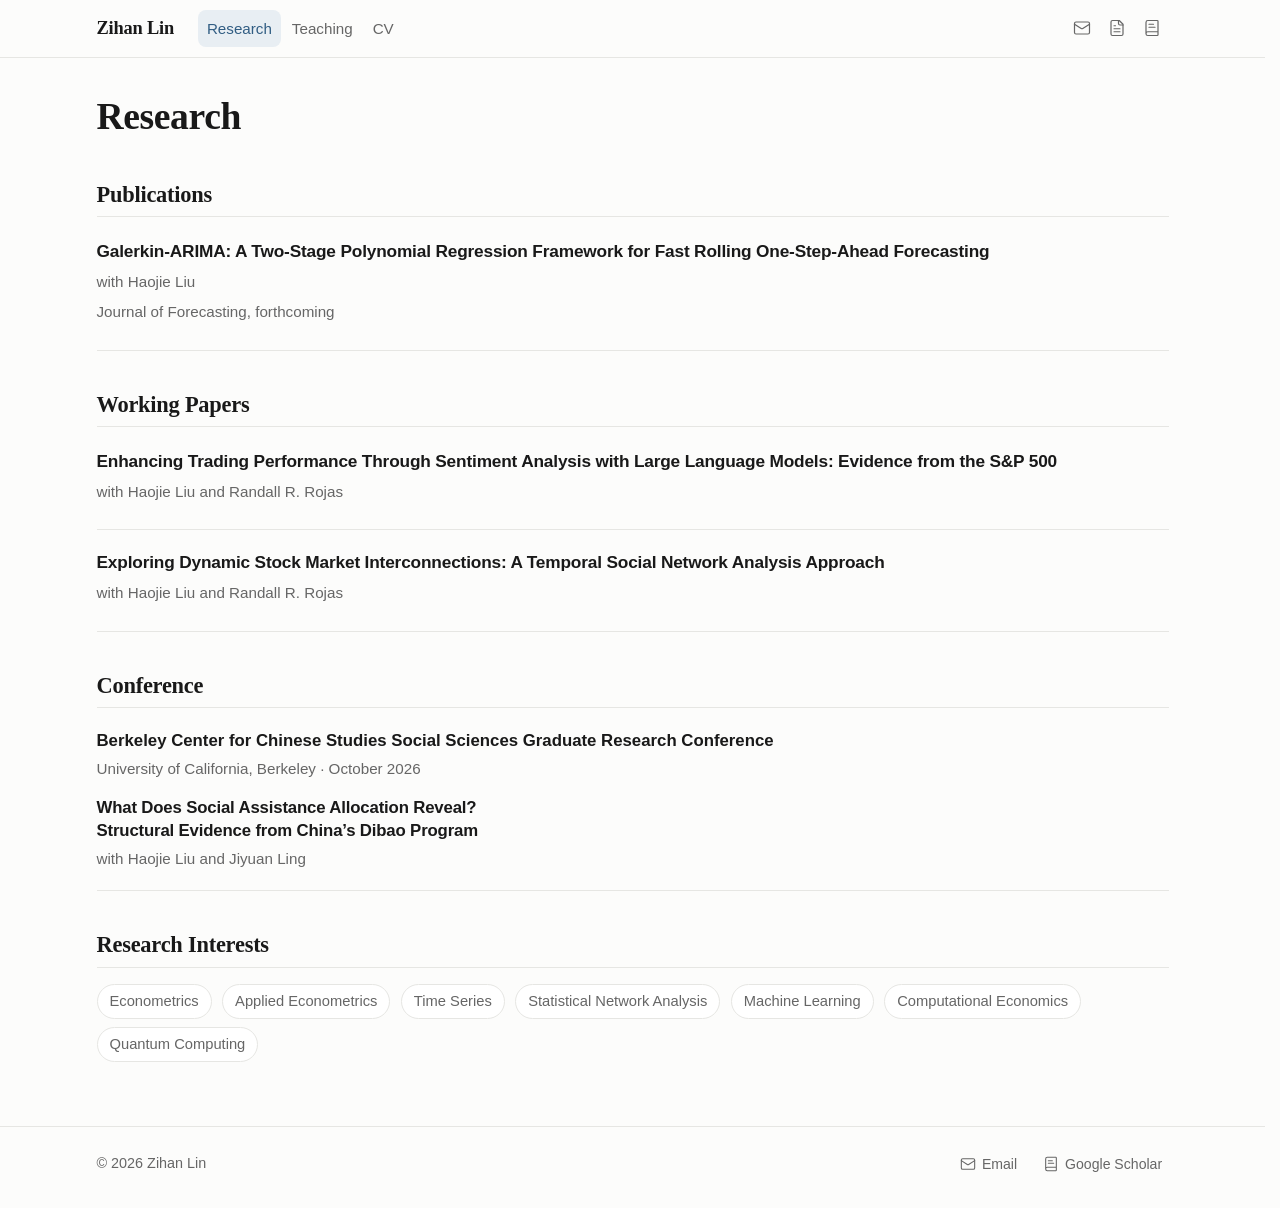
==== research/index.html @ 2d90c13d "Deploy website" ====
<!DOCTYPE html><html lang="en"><head><meta charset="utf-8"><meta name="viewport" content="width=device-width, initial-scale=1"><meta name="generator" content="Astro v7.3.6"><title>Research | Zihan Lin</title><meta name="description" content="Research by Zihan Lin, Ph.D. student in Economics at University of California, Riverside. Working papers and research interests in econometrics, time series, and related fields."><meta name="author" content="Zihan Lin"><link rel="canonical" href="https://nofateggs.github.io/research/"><meta property="og:type" content="website"><meta property="og:title" content="Research | Zihan Lin"><meta property="og:description" content="Research by Zihan Lin, Ph.D. student in Economics at University of California, Riverside. Working papers and research interests in econometrics, time series, and related fields."><meta property="og:url" content="https://nofateggs.github.io/research/"><meta property="og:site_name" content="Zihan Lin"><meta property="og:locale" content="en_US"><meta name="twitter:card" content="summary"><meta name="twitter:title" content="Research | Zihan Lin"><meta name="twitter:description" content="Research by Zihan Lin, Ph.D. student in Economics at University of California, Riverside. Working papers and research interests in econometrics, time series, and related fields."><link rel="icon" type="image/svg+xml" href="/favicon.svg"><link rel="icon" href="/favicon.ico"><link rel="stylesheet" href="/_astro/Layout.BebASlsw.css"><style>.paper[data-astro-cid-g3kcgwfs]{border-bottom:1px solid var(--border);padding:1.25rem 0}.paper[data-astro-cid-g3kcgwfs]:first-of-type{padding-top:.35rem}.title[data-astro-cid-g3kcgwfs]{margin:0 0 .35rem;font-size:1.08rem;line-height:1.4}.authors[data-astro-cid-g3kcgwfs],.meta[data-astro-cid-g3kcgwfs],.abstract[data-astro-cid-g3kcgwfs]{color:var(--secondary);margin:0 0 .35rem;font-size:.95rem}.abstract[data-astro-cid-g3kcgwfs]{max-width:var(--prose-width);color:var(--text);margin-top:.55rem;line-height:1.6}.links[data-astro-cid-g3kcgwfs]{flex-wrap:wrap;align-items:center;gap:.35rem .5rem;margin:.55rem 0 0;font-size:.92rem;display:flex}.links[data-astro-cid-g3kcgwfs] a[data-astro-cid-g3kcgwfs]{font-weight:500;text-decoration:none}.links[data-astro-cid-g3kcgwfs] a[data-astro-cid-g3kcgwfs]:hover{text-decoration:underline}.sep[data-astro-cid-g3kcgwfs]{color:var(--border)}.conference-list[data-astro-cid-omha2cvd]{margin:0;padding:0;list-style:none}.conference-item[data-astro-cid-omha2cvd]{border-bottom:1px solid var(--border);padding:1.25rem 0}.conference-item[data-astro-cid-omha2cvd]:first-child{padding-top:.35rem}.conference-name[data-astro-cid-omha2cvd],.venue-meta[data-astro-cid-omha2cvd],.authors[data-astro-cid-omha2cvd],.links[data-astro-cid-omha2cvd]{margin:0}.conference-name[data-astro-cid-omha2cvd]{font-size:1.05rem;font-weight:600;line-height:1.4}.venue-meta[data-astro-cid-omha2cvd]{color:var(--secondary);margin-top:.3rem;font-size:.95rem;line-height:1.45}.paper-title[data-astro-cid-omha2cvd]{font-family:var(--font-sans);margin:1rem 0 .35rem;font-size:1.05rem;font-weight:700;line-height:1.4}.authors[data-astro-cid-omha2cvd]{color:var(--secondary);font-size:.95rem;line-height:1.45}.links[data-astro-cid-omha2cvd]{flex-wrap:wrap;gap:.35rem .5rem;margin-top:.55rem;font-size:.92rem;display:flex}.links[data-astro-cid-omha2cvd] a[data-astro-cid-omha2cvd]{font-weight:500;text-decoration:none}.links[data-astro-cid-omha2cvd] a[data-astro-cid-omha2cvd]:hover{text-decoration:underline}.sep[data-astro-cid-omha2cvd]{color:var(--border)}
</style></head><body><div class="site-shell"><header class="site-header" data-astro-cid-nen7h5rs><div class="header-inner" data-astro-cid-nen7h5rs><a class="brand" href="/" data-astro-cid-nen7h5rs>Zihan Lin</a><nav class="primary-nav" aria-label="Primary" data-astro-cid-nen7h5rs><ul data-astro-cid-nen7h5rs><li data-astro-cid-nen7h5rs><a href="/research" aria-current="page" class="active" data-astro-cid-nen7h5rs>Research</a></li><li data-astro-cid-nen7h5rs><a href="/teaching" data-astro-cid-nen7h5rs>Teaching</a></li><li data-astro-cid-nen7h5rs><a href="/cv" data-astro-cid-nen7h5rs>CV</a></li></ul></nav><nav class="icon-nav" aria-label="Academic links" data-astro-cid-nen7h5rs><ul data-astro-cid-nen7h5rs><li data-astro-cid-nen7h5rs><a href="mailto:zlin169@ucr.edu" class="icon-link" aria-label="Email" title="Email" data-astro-cid-nen7h5rs><svg xmlns="http://www.w3.org/2000/svg" width="18" height="18" viewBox="0 0 24 24" fill="none" stroke="currentColor" stroke-width="1.6" stroke-linecap="round" stroke-linejoin="round" aria-hidden="true" data-astro-cid-nen7h5rs><rect width="20" height="16" x="2" y="4" rx="2" data-astro-cid-nen7h5rs></rect><path d="m22 7-8.97 5.7a1.94 1.94 0 0 1-2.06 0L2 7" data-astro-cid-nen7h5rs></path></svg></a></li><li data-astro-cid-nen7h5rs><a href="/files/cv.pdf" class="icon-link" aria-label="CV" title="CV" target="_blank" rel="noopener noreferrer" data-astro-cid-nen7h5rs><svg xmlns="http://www.w3.org/2000/svg" width="18" height="18" viewBox="0 0 24 24" fill="none" stroke="currentColor" stroke-width="1.6" stroke-linecap="round" stroke-linejoin="round" aria-hidden="true" data-astro-cid-nen7h5rs><path d="M15 2H6a2 2 0 0 0-2 2v16a2 2 0 0 0 2 2h12a2 2 0 0 0 2-2V7Z" data-astro-cid-nen7h5rs></path><path d="M14 2v4a2 2 0 0 0 2 2h4" data-astro-cid-nen7h5rs></path><path d="M10 9H8" data-astro-cid-nen7h5rs></path><path d="M16 13H8" data-astro-cid-nen7h5rs></path><path d="M16 17H8" data-astro-cid-nen7h5rs></path></svg></a></li><li data-astro-cid-nen7h5rs><a href="https://scholar.google.com/citations?user=Ic9rxrEAAAAJ&amp;hl=zh-CN" class="icon-link" aria-label="Google Scholar" title="Google Scholar" target="_blank" rel="noopener noreferrer" data-astro-cid-nen7h5rs><svg xmlns="http://www.w3.org/2000/svg" width="18" height="18" viewBox="0 0 24 24" fill="none" stroke="currentColor" stroke-width="1.6" stroke-linecap="round" stroke-linejoin="round" aria-hidden="true" data-astro-cid-nen7h5rs><path d="M4 19.5v-15A2.5 2.5 0 0 1 6.5 2H19a1 1 0 0 1 1 1v18a1 1 0 0 1-1 1H6.5a1 1 0 0 1 0-5H20" data-astro-cid-nen7h5rs></path><path d="M8 7h6" data-astro-cid-nen7h5rs></path><path d="M8 11h8" data-astro-cid-nen7h5rs></path></svg></a></li></ul></nav></div></header><main class="site-main" id="main"><header class="page-intro" data-astro-cid-omha2cvd><h1 data-astro-cid-omha2cvd>Research</h1></header><section aria-labelledby="publications-heading" data-astro-cid-omha2cvd><h2 id="publications-heading" data-astro-cid-omha2cvd>Publications</h2><div class="paper-list" data-astro-cid-omha2cvd><article class="paper" data-astro-cid-g3kcgwfs><h3 class="title" data-astro-cid-g3kcgwfs>Galerkin-ARIMA: A Two-Stage Polynomial Regression Framework for Fast Rolling One-Step-Ahead Forecasting</h3><p class="authors" data-astro-cid-g3kcgwfs>with Haojie Liu</p><p class="meta" data-astro-cid-g3kcgwfs><span data-astro-cid-g3kcgwfs>Journal of Forecasting, forthcoming</span></p></article></div></section><section aria-labelledby="working-papers-heading" data-astro-cid-omha2cvd><h2 id="working-papers-heading" data-astro-cid-omha2cvd>Working Papers</h2><div class="paper-list" data-astro-cid-omha2cvd><article class="paper" data-astro-cid-g3kcgwfs><h3 class="title" data-astro-cid-g3kcgwfs>Enhancing Trading Performance Through Sentiment Analysis with Large Language Models: Evidence from the S&amp;P 500</h3><p class="authors" data-astro-cid-g3kcgwfs>with Haojie Liu and Randall R. Rojas</p></article><article class="paper" data-astro-cid-g3kcgwfs><h3 class="title" data-astro-cid-g3kcgwfs>Exploring Dynamic Stock Market Interconnections: A Temporal Social Network Analysis Approach</h3><p class="authors" data-astro-cid-g3kcgwfs>with Haojie Liu and Randall R. Rojas</p></article></div></section><section aria-labelledby="conference-heading" data-astro-cid-omha2cvd><h2 id="conference-heading" data-astro-cid-omha2cvd>Conference</h2><ul class="conference-list" data-astro-cid-omha2cvd><li class="conference-item" data-astro-cid-omha2cvd><p class="conference-name" data-astro-cid-omha2cvd>Berkeley Center for Chinese Studies Social Sciences Graduate Research Conference</p><p class="venue-meta" data-astro-cid-omha2cvd>University of California, Berkeley · October 2026</p><h3 class="paper-title" data-astro-cid-omha2cvd>What Does Social Assistance Allocation Reveal?<br data-astro-cid-omha2cvd>Structural Evidence from China’s Dibao Program</h3><p class="authors" data-astro-cid-omha2cvd>with Haojie Liu and Jiyuan Ling</p></li></ul></section><section aria-labelledby="interests-heading" data-astro-cid-omha2cvd><h2 id="interests-heading" data-astro-cid-omha2cvd>Research Interests</h2><ul class="interest-list" data-astro-cid-omha2cvd><li data-astro-cid-omha2cvd>Econometrics</li><li data-astro-cid-omha2cvd>Applied Econometrics</li><li data-astro-cid-omha2cvd>Time Series</li><li data-astro-cid-omha2cvd>Statistical Network Analysis</li><li data-astro-cid-omha2cvd>Machine Learning</li><li data-astro-cid-omha2cvd>Computational Economics</li><li data-astro-cid-omha2cvd>Quantum Computing</li></ul></section></main><footer class="site-footer" data-astro-cid-jo6i4kqk><div class="footer-inner" data-astro-cid-jo6i4kqk><p class="copyright" data-astro-cid-jo6i4kqk>© 2026 Zihan Lin</p><nav class="footer-links" aria-label="Footer links" data-astro-cid-jo6i4kqk><a href="mailto:zlin169@ucr.edu" aria-label="Email" data-astro-cid-jo6i4kqk><svg xmlns="http://www.w3.org/2000/svg" width="16" height="16" viewBox="0 0 24 24" fill="none" stroke="currentColor" stroke-width="1.6" stroke-linecap="round" stroke-linejoin="round" aria-hidden="true" data-astro-cid-jo6i4kqk><rect width="20" height="16" x="2" y="4" rx="2" data-astro-cid-jo6i4kqk></rect><path d="m22 7-8.97 5.7a1.94 1.94 0 0 1-2.06 0L2 7" data-astro-cid-jo6i4kqk></path></svg><span data-astro-cid-jo6i4kqk>Email</span></a><a href="https://scholar.google.com/citations?user=Ic9rxrEAAAAJ&amp;hl=zh-CN" target="_blank" rel="noopener noreferrer" aria-label="Google Scholar" data-astro-cid-jo6i4kqk><svg xmlns="http://www.w3.org/2000/svg" width="16" height="16" viewBox="0 0 24 24" fill="none" stroke="currentColor" stroke-width="1.6" stroke-linecap="round" stroke-linejoin="round" aria-hidden="true" data-astro-cid-jo6i4kqk><path d="M4 19.5v-15A2.5 2.5 0 0 1 6.5 2H19a1 1 0 0 1 1 1v18a1 1 0 0 1-1 1H6.5a1 1 0 0 1 0-5H20" data-astro-cid-jo6i4kqk></path><path d="M8 7h6" data-astro-cid-jo6i4kqk></path><path d="M8 11h8" data-astro-cid-jo6i4kqk></path></svg><span data-astro-cid-jo6i4kqk>Google Scholar</span></a></nav></div></footer></div></body></html>
---- _astro/Layout.BebASlsw.css ----
:root{--bg:#fcfcfb;--text:#191919;--secondary:#666;--accent:#315d83;--accent-soft:#e8eef3;--border:#e6e6e3;--surface:#fff;--focus:#315d83;--max-width:1240px;--prose-width:50rem;--page-inline:clamp(1.15rem, 3.2vw, 2.5rem);--header-height:3.5rem;--radius-icon:10px;--transition:.18s ease;--font-sans:"Helvetica Neue", Helvetica, Arial, ui-sans-serif, system-ui, sans-serif;--font-serif:"Iowan Old Style", "Palatino Linotype", Palatino, Georgia, "Times New Roman", serif}*,:before,:after{box-sizing:border-box}html{color-scheme:light;-webkit-text-size-adjust:100%;scroll-behavior:smooth;scrollbar-gutter:stable;overflow-y:scroll}body{min-height:100vh;font-family:var(--font-sans);color:var(--text);background-color:var(--bg);-webkit-font-smoothing:antialiased;margin:0;font-size:1.0625rem;line-height:1.65}img{max-width:100%;height:auto;display:block}a{color:var(--accent);text-underline-offset:.15em;transition:color var(--transition);text-decoration-thickness:1px}a:hover{color:#244866}a:focus-visible,button:focus-visible{outline:2px solid var(--focus);outline-offset:3px}h1,h2,h3{font-family:var(--font-serif);letter-spacing:-.01em;color:var(--text);margin:0 0 .75rem;font-weight:600;line-height:1.25}h1{font-size:clamp(1.85rem,3.5vw,2.35rem)}h2{border-bottom:1px solid var(--border);margin-top:2.5rem;margin-bottom:1rem;padding-bottom:.45rem;font-size:1.4rem}h3{font-family:var(--font-sans);font-size:1.05rem;font-weight:600}p{margin:0 0 1rem}ul{margin:0;padding:0}.site-shell{flex-direction:column;min-height:100vh;display:flex}.site-main{width:100%;max-width:min(var(--max-width), 90vw);padding:2.25rem var(--page-inline) 4rem;flex:1;margin:0 auto}.page-intro{margin-bottom:.25rem}.lede{color:var(--secondary);max-width:var(--prose-width);font-size:1.05rem}.muted{color:var(--secondary)}.sr-only{clip:rect(0, 0, 0, 0);white-space:nowrap;border:0;width:1px;height:1px;margin:-1px;padding:0;position:absolute;overflow:hidden}.interest-list{flex-wrap:wrap;gap:.5rem .65rem;margin-top:.75rem;list-style:none;display:flex}.interest-list li{color:var(--secondary);border:1px solid var(--border);background:var(--surface);border-radius:999px;padding:.28rem .75rem;font-size:.92rem}.empty-note{color:var(--secondary);max-width:var(--prose-width);font-size:.98rem}@media (width<=640px){.site-main{max-width:100%;padding:1.75rem var(--page-inline) 3.25rem}h2{margin-top:2rem}}.site-header[data-astro-cid-nen7h5rs]{z-index:40;background:var(--bg);border-bottom:1px solid var(--border);position:sticky;top:0}.header-inner[data-astro-cid-nen7h5rs]{max-width:min(var(--max-width), 90vw);min-height:var(--header-height);padding:.65rem var(--page-inline);flex-wrap:wrap;align-items:center;gap:1.25rem;margin:0 auto;display:flex}.brand[data-astro-cid-nen7h5rs]{font-family:var(--font-serif);color:var(--text);letter-spacing:-.01em;margin-right:.25rem;font-size:1.15rem;font-weight:600;text-decoration:none}.brand[data-astro-cid-nen7h5rs]:hover,.brand[data-astro-cid-nen7h5rs][aria-current=page]{color:var(--accent)}.primary-nav[data-astro-cid-nen7h5rs]{flex:1}.primary-nav[data-astro-cid-nen7h5rs] ul[data-astro-cid-nen7h5rs],.icon-nav[data-astro-cid-nen7h5rs] ul[data-astro-cid-nen7h5rs]{align-items:center;gap:.15rem;margin:0;padding:0;list-style:none;display:flex}.primary-nav[data-astro-cid-nen7h5rs] a[data-astro-cid-nen7h5rs]{color:var(--secondary);transition:color var(--transition), background-color var(--transition), transform var(--transition);border-radius:8px;padding:.35rem .55rem;font-size:.95rem;text-decoration:none;display:inline-block}.primary-nav[data-astro-cid-nen7h5rs] a[data-astro-cid-nen7h5rs]:hover,.primary-nav[data-astro-cid-nen7h5rs] a[data-astro-cid-nen7h5rs].active{color:var(--accent);background:var(--accent-soft)}.primary-nav[data-astro-cid-nen7h5rs] a[data-astro-cid-nen7h5rs]:hover{transform:translateY(-1px)}.icon-nav[data-astro-cid-nen7h5rs]{margin-left:auto}.icon-link[data-astro-cid-nen7h5rs]{width:2.05rem;height:2.05rem;color:var(--secondary);border-radius:var(--radius-icon);transition:color var(--transition), background-color var(--transition), transform var(--transition);justify-content:center;align-items:center;text-decoration:none;display:inline-flex}.icon-link[data-astro-cid-nen7h5rs]:hover{color:var(--accent);background:var(--accent-soft);transform:translateY(-1px)}@media (width<=720px){.header-inner[data-astro-cid-nen7h5rs]{max-width:100%;padding:.7rem var(--page-inline);gap:.55rem .75rem}.brand[data-astro-cid-nen7h5rs]{width:100%;margin-right:0}.primary-nav[data-astro-cid-nen7h5rs]{flex:auto}.primary-nav[data-astro-cid-nen7h5rs] ul[data-astro-cid-nen7h5rs]{flex-wrap:wrap;gap:.05rem}.primary-nav[data-astro-cid-nen7h5rs] a[data-astro-cid-nen7h5rs]{padding:.3rem .45rem;font-size:.9rem}.icon-nav[data-astro-cid-nen7h5rs]{margin-left:0}.icon-link[data-astro-cid-nen7h5rs]{width:1.9rem;height:1.9rem}}.site-footer[data-astro-cid-jo6i4kqk]{border-top:1px solid var(--border);background:var(--bg)}.footer-inner[data-astro-cid-jo6i4kqk]{max-width:min(var(--max-width), 90vw);padding:1.35rem var(--page-inline) 1.75rem;flex-wrap:wrap;justify-content:space-between;align-items:center;gap:1rem;margin:0 auto;display:flex}.copyright[data-astro-cid-jo6i4kqk]{color:var(--secondary);margin:0;font-size:.9rem}.footer-links[data-astro-cid-jo6i4kqk]{flex-wrap:wrap;gap:.35rem .85rem;display:flex}.footer-links[data-astro-cid-jo6i4kqk] a[data-astro-cid-jo6i4kqk]{color:var(--secondary);transition:color var(--transition), background-color var(--transition), transform var(--transition);border-radius:8px;align-items:center;gap:.35rem;padding:.25rem .4rem;font-size:.88rem;text-decoration:none;display:inline-flex}.footer-links[data-astro-cid-jo6i4kqk] a[data-astro-cid-jo6i4kqk]:hover{color:var(--accent);background:var(--accent-soft);transform:translateY(-1px)}@media (width<=640px){.footer-inner[data-astro-cid-jo6i4kqk]{max-width:100%}}
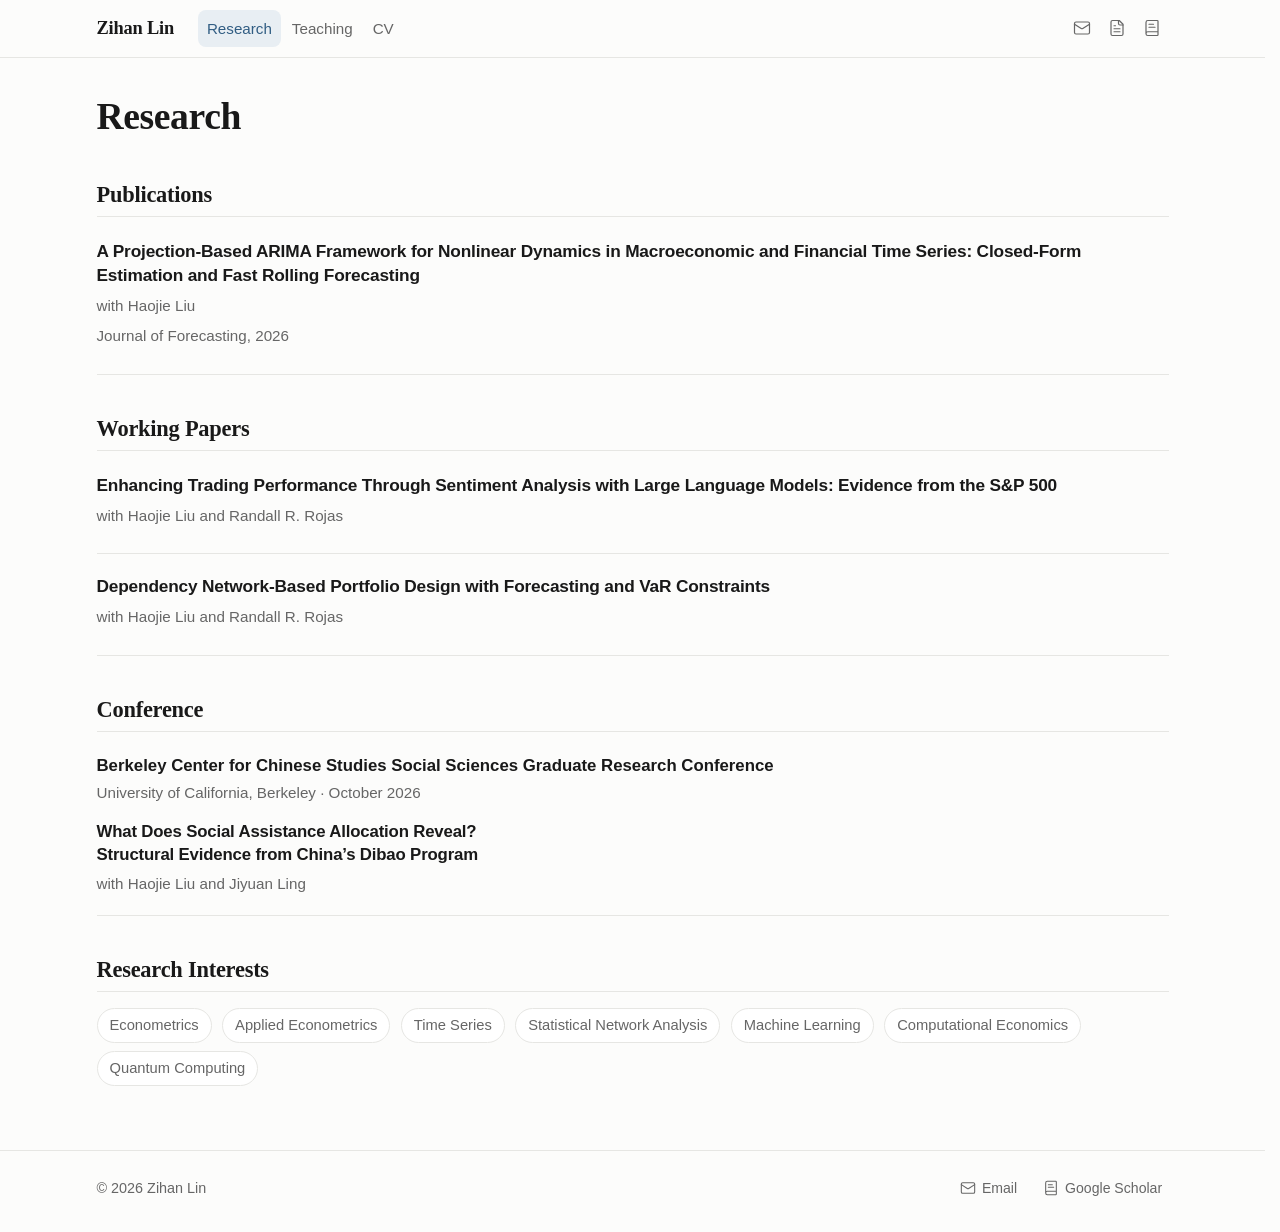
==== commit 1a872ddd: "Deploy website" ====
--- a/research/index.html
+++ b/research/index.html
@@ -1,2 +1,2 @@
 <!DOCTYPE html><html lang="en"><head><meta charset="utf-8"><meta name="viewport" content="width=device-width, initial-scale=1"><meta name="generator" content="Astro v7.3.6"><title>Research | Zihan Lin</title><meta name="description" content="Research by Zihan Lin, Ph.D. student in Economics at University of California, Riverside. Working papers and research interests in econometrics, time series, and related fields."><meta name="author" content="Zihan Lin"><link rel="canonical" href="https://nofateggs.github.io/research/"><meta property="og:type" content="website"><meta property="og:title" content="Research | Zihan Lin"><meta property="og:description" content="Research by Zihan Lin, Ph.D. student in Economics at University of California, Riverside. Working papers and research interests in econometrics, time series, and related fields."><meta property="og:url" content="https://nofateggs.github.io/research/"><meta property="og:site_name" content="Zihan Lin"><meta property="og:locale" content="en_US"><meta name="twitter:card" content="summary"><meta name="twitter:title" content="Research | Zihan Lin"><meta name="twitter:description" content="Research by Zihan Lin, Ph.D. student in Economics at University of California, Riverside. Working papers and research interests in econometrics, time series, and related fields."><link rel="icon" type="image/svg+xml" href="/favicon.svg"><link rel="icon" href="/favicon.ico"><link rel="stylesheet" href="/_astro/Layout.BebASlsw.css"><style>.paper[data-astro-cid-g3kcgwfs]{border-bottom:1px solid var(--border);padding:1.25rem 0}.paper[data-astro-cid-g3kcgwfs]:first-of-type{padding-top:.35rem}.title[data-astro-cid-g3kcgwfs]{margin:0 0 .35rem;font-size:1.08rem;line-height:1.4}.authors[data-astro-cid-g3kcgwfs],.meta[data-astro-cid-g3kcgwfs],.abstract[data-astro-cid-g3kcgwfs]{color:var(--secondary);margin:0 0 .35rem;font-size:.95rem}.abstract[data-astro-cid-g3kcgwfs]{max-width:var(--prose-width);color:var(--text);margin-top:.55rem;line-height:1.6}.links[data-astro-cid-g3kcgwfs]{flex-wrap:wrap;align-items:center;gap:.35rem .5rem;margin:.55rem 0 0;font-size:.92rem;display:flex}.links[data-astro-cid-g3kcgwfs] a[data-astro-cid-g3kcgwfs]{font-weight:500;text-decoration:none}.links[data-astro-cid-g3kcgwfs] a[data-astro-cid-g3kcgwfs]:hover{text-decoration:underline}.sep[data-astro-cid-g3kcgwfs]{color:var(--border)}.conference-list[data-astro-cid-omha2cvd]{margin:0;padding:0;list-style:none}.conference-item[data-astro-cid-omha2cvd]{border-bottom:1px solid var(--border);padding:1.25rem 0}.conference-item[data-astro-cid-omha2cvd]:first-child{padding-top:.35rem}.conference-name[data-astro-cid-omha2cvd],.venue-meta[data-astro-cid-omha2cvd],.authors[data-astro-cid-omha2cvd],.links[data-astro-cid-omha2cvd]{margin:0}.conference-name[data-astro-cid-omha2cvd]{font-size:1.05rem;font-weight:600;line-height:1.4}.venue-meta[data-astro-cid-omha2cvd]{color:var(--secondary);margin-top:.3rem;font-size:.95rem;line-height:1.45}.paper-title[data-astro-cid-omha2cvd]{font-family:var(--font-sans);margin:1rem 0 .35rem;font-size:1.05rem;font-weight:700;line-height:1.4}.authors[data-astro-cid-omha2cvd]{color:var(--secondary);font-size:.95rem;line-height:1.45}.links[data-astro-cid-omha2cvd]{flex-wrap:wrap;gap:.35rem .5rem;margin-top:.55rem;font-size:.92rem;display:flex}.links[data-astro-cid-omha2cvd] a[data-astro-cid-omha2cvd]{font-weight:500;text-decoration:none}.links[data-astro-cid-omha2cvd] a[data-astro-cid-omha2cvd]:hover{text-decoration:underline}.sep[data-astro-cid-omha2cvd]{color:var(--border)}
-</style></head><body><div class="site-shell"><header class="site-header" data-astro-cid-nen7h5rs><div class="header-inner" data-astro-cid-nen7h5rs><a class="brand" href="/" data-astro-cid-nen7h5rs>Zihan Lin</a><nav class="primary-nav" aria-label="Primary" data-astro-cid-nen7h5rs><ul data-astro-cid-nen7h5rs><li data-astro-cid-nen7h5rs><a href="/research" aria-current="page" class="active" data-astro-cid-nen7h5rs>Research</a></li><li data-astro-cid-nen7h5rs><a href="/teaching" data-astro-cid-nen7h5rs>Teaching</a></li><li data-astro-cid-nen7h5rs><a href="/cv" data-astro-cid-nen7h5rs>CV</a></li></ul></nav><nav class="icon-nav" aria-label="Academic links" data-astro-cid-nen7h5rs><ul data-astro-cid-nen7h5rs><li data-astro-cid-nen7h5rs><a href="mailto:zlin169@ucr.edu" class="icon-link" aria-label="Email" title="Email" data-astro-cid-nen7h5rs><svg xmlns="http://www.w3.org/2000/svg" width="18" height="18" viewBox="0 0 24 24" fill="none" stroke="currentColor" stroke-width="1.6" stroke-linecap="round" stroke-linejoin="round" aria-hidden="true" data-astro-cid-nen7h5rs><rect width="20" height="16" x="2" y="4" rx="2" data-astro-cid-nen7h5rs></rect><path d="m22 7-8.97 5.7a1.94 1.94 0 0 1-2.06 0L2 7" data-astro-cid-nen7h5rs></path></svg></a></li><li data-astro-cid-nen7h5rs><a href="/files/cv.pdf" class="icon-link" aria-label="CV" title="CV" target="_blank" rel="noopener noreferrer" data-astro-cid-nen7h5rs><svg xmlns="http://www.w3.org/2000/svg" width="18" height="18" viewBox="0 0 24 24" fill="none" stroke="currentColor" stroke-width="1.6" stroke-linecap="round" stroke-linejoin="round" aria-hidden="true" data-astro-cid-nen7h5rs><path d="M15 2H6a2 2 0 0 0-2 2v16a2 2 0 0 0 2 2h12a2 2 0 0 0 2-2V7Z" data-astro-cid-nen7h5rs></path><path d="M14 2v4a2 2 0 0 0 2 2h4" data-astro-cid-nen7h5rs></path><path d="M10 9H8" data-astro-cid-nen7h5rs></path><path d="M16 13H8" data-astro-cid-nen7h5rs></path><path d="M16 17H8" data-astro-cid-nen7h5rs></path></svg></a></li><li data-astro-cid-nen7h5rs><a href="https://scholar.google.com/citations?user=Ic9rxrEAAAAJ&amp;hl=zh-CN" class="icon-link" aria-label="Google Scholar" title="Google Scholar" target="_blank" rel="noopener noreferrer" data-astro-cid-nen7h5rs><svg xmlns="http://www.w3.org/2000/svg" width="18" height="18" viewBox="0 0 24 24" fill="none" stroke="currentColor" stroke-width="1.6" stroke-linecap="round" stroke-linejoin="round" aria-hidden="true" data-astro-cid-nen7h5rs><path d="M4 19.5v-15A2.5 2.5 0 0 1 6.5 2H19a1 1 0 0 1 1 1v18a1 1 0 0 1-1 1H6.5a1 1 0 0 1 0-5H20" data-astro-cid-nen7h5rs></path><path d="M8 7h6" data-astro-cid-nen7h5rs></path><path d="M8 11h8" data-astro-cid-nen7h5rs></path></svg></a></li></ul></nav></div></header><main class="site-main" id="main"><header class="page-intro" data-astro-cid-omha2cvd><h1 data-astro-cid-omha2cvd>Research</h1></header><section aria-labelledby="publications-heading" data-astro-cid-omha2cvd><h2 id="publications-heading" data-astro-cid-omha2cvd>Publications</h2><div class="paper-list" data-astro-cid-omha2cvd><article class="paper" data-astro-cid-g3kcgwfs><h3 class="title" data-astro-cid-g3kcgwfs>Galerkin-ARIMA: A Two-Stage Polynomial Regression Framework for Fast Rolling One-Step-Ahead Forecasting</h3><p class="authors" data-astro-cid-g3kcgwfs>with Haojie Liu</p><p class="meta" data-astro-cid-g3kcgwfs><span data-astro-cid-g3kcgwfs>Journal of Forecasting, forthcoming</span></p></article></div></section><section aria-labelledby="working-papers-heading" data-astro-cid-omha2cvd><h2 id="working-papers-heading" data-astro-cid-omha2cvd>Working Papers</h2><div class="paper-list" data-astro-cid-omha2cvd><article class="paper" data-astro-cid-g3kcgwfs><h3 class="title" data-astro-cid-g3kcgwfs>Enhancing Trading Performance Through Sentiment Analysis with Large Language Models: Evidence from the S&amp;P 500</h3><p class="authors" data-astro-cid-g3kcgwfs>with Haojie Liu and Randall R. Rojas</p></article><article class="paper" data-astro-cid-g3kcgwfs><h3 class="title" data-astro-cid-g3kcgwfs>Exploring Dynamic Stock Market Interconnections: A Temporal Social Network Analysis Approach</h3><p class="authors" data-astro-cid-g3kcgwfs>with Haojie Liu and Randall R. Rojas</p></article></div></section><section aria-labelledby="conference-heading" data-astro-cid-omha2cvd><h2 id="conference-heading" data-astro-cid-omha2cvd>Conference</h2><ul class="conference-list" data-astro-cid-omha2cvd><li class="conference-item" data-astro-cid-omha2cvd><p class="conference-name" data-astro-cid-omha2cvd>Berkeley Center for Chinese Studies Social Sciences Graduate Research Conference</p><p class="venue-meta" data-astro-cid-omha2cvd>University of California, Berkeley · October 2026</p><h3 class="paper-title" data-astro-cid-omha2cvd>What Does Social Assistance Allocation Reveal?<br data-astro-cid-omha2cvd>Structural Evidence from China’s Dibao Program</h3><p class="authors" data-astro-cid-omha2cvd>with Haojie Liu and Jiyuan Ling</p></li></ul></section><section aria-labelledby="interests-heading" data-astro-cid-omha2cvd><h2 id="interests-heading" data-astro-cid-omha2cvd>Research Interests</h2><ul class="interest-list" data-astro-cid-omha2cvd><li data-astro-cid-omha2cvd>Econometrics</li><li data-astro-cid-omha2cvd>Applied Econometrics</li><li data-astro-cid-omha2cvd>Time Series</li><li data-astro-cid-omha2cvd>Statistical Network Analysis</li><li data-astro-cid-omha2cvd>Machine Learning</li><li data-astro-cid-omha2cvd>Computational Economics</li><li data-astro-cid-omha2cvd>Quantum Computing</li></ul></section></main><footer class="site-footer" data-astro-cid-jo6i4kqk><div class="footer-inner" data-astro-cid-jo6i4kqk><p class="copyright" data-astro-cid-jo6i4kqk>© 2026 Zihan Lin</p><nav class="footer-links" aria-label="Footer links" data-astro-cid-jo6i4kqk><a href="mailto:zlin169@ucr.edu" aria-label="Email" data-astro-cid-jo6i4kqk><svg xmlns="http://www.w3.org/2000/svg" width="16" height="16" viewBox="0 0 24 24" fill="none" stroke="currentColor" stroke-width="1.6" stroke-linecap="round" stroke-linejoin="round" aria-hidden="true" data-astro-cid-jo6i4kqk><rect width="20" height="16" x="2" y="4" rx="2" data-astro-cid-jo6i4kqk></rect><path d="m22 7-8.97 5.7a1.94 1.94 0 0 1-2.06 0L2 7" data-astro-cid-jo6i4kqk></path></svg><span data-astro-cid-jo6i4kqk>Email</span></a><a href="https://scholar.google.com/citations?user=Ic9rxrEAAAAJ&amp;hl=zh-CN" target="_blank" rel="noopener noreferrer" aria-label="Google Scholar" data-astro-cid-jo6i4kqk><svg xmlns="http://www.w3.org/2000/svg" width="16" height="16" viewBox="0 0 24 24" fill="none" stroke="currentColor" stroke-width="1.6" stroke-linecap="round" stroke-linejoin="round" aria-hidden="true" data-astro-cid-jo6i4kqk><path d="M4 19.5v-15A2.5 2.5 0 0 1 6.5 2H19a1 1 0 0 1 1 1v18a1 1 0 0 1-1 1H6.5a1 1 0 0 1 0-5H20" data-astro-cid-jo6i4kqk></path><path d="M8 7h6" data-astro-cid-jo6i4kqk></path><path d="M8 11h8" data-astro-cid-jo6i4kqk></path></svg><span data-astro-cid-jo6i4kqk>Google Scholar</span></a></nav></div></footer></div></body></html>+</style></head><body><div class="site-shell"><header class="site-header" data-astro-cid-nen7h5rs><div class="header-inner" data-astro-cid-nen7h5rs><a class="brand" href="/" data-astro-cid-nen7h5rs>Zihan Lin</a><nav class="primary-nav" aria-label="Primary" data-astro-cid-nen7h5rs><ul data-astro-cid-nen7h5rs><li data-astro-cid-nen7h5rs><a href="/research" aria-current="page" class="active" data-astro-cid-nen7h5rs>Research</a></li><li data-astro-cid-nen7h5rs><a href="/teaching" data-astro-cid-nen7h5rs>Teaching</a></li><li data-astro-cid-nen7h5rs><a href="/cv" data-astro-cid-nen7h5rs>CV</a></li></ul></nav><nav class="icon-nav" aria-label="Academic links" data-astro-cid-nen7h5rs><ul data-astro-cid-nen7h5rs><li data-astro-cid-nen7h5rs><a href="mailto:zlin169@ucr.edu" class="icon-link" aria-label="Email" title="Email" data-astro-cid-nen7h5rs><svg xmlns="http://www.w3.org/2000/svg" width="18" height="18" viewBox="0 0 24 24" fill="none" stroke="currentColor" stroke-width="1.6" stroke-linecap="round" stroke-linejoin="round" aria-hidden="true" data-astro-cid-nen7h5rs><rect width="20" height="16" x="2" y="4" rx="2" data-astro-cid-nen7h5rs></rect><path d="m22 7-8.97 5.7a1.94 1.94 0 0 1-2.06 0L2 7" data-astro-cid-nen7h5rs></path></svg></a></li><li data-astro-cid-nen7h5rs><a href="/files/cv.pdf" class="icon-link" aria-label="CV" title="CV" target="_blank" rel="noopener noreferrer" data-astro-cid-nen7h5rs><svg xmlns="http://www.w3.org/2000/svg" width="18" height="18" viewBox="0 0 24 24" fill="none" stroke="currentColor" stroke-width="1.6" stroke-linecap="round" stroke-linejoin="round" aria-hidden="true" data-astro-cid-nen7h5rs><path d="M15 2H6a2 2 0 0 0-2 2v16a2 2 0 0 0 2 2h12a2 2 0 0 0 2-2V7Z" data-astro-cid-nen7h5rs></path><path d="M14 2v4a2 2 0 0 0 2 2h4" data-astro-cid-nen7h5rs></path><path d="M10 9H8" data-astro-cid-nen7h5rs></path><path d="M16 13H8" data-astro-cid-nen7h5rs></path><path d="M16 17H8" data-astro-cid-nen7h5rs></path></svg></a></li><li data-astro-cid-nen7h5rs><a href="https://scholar.google.com/citations?user=Ic9rxrEAAAAJ&amp;hl=zh-CN" class="icon-link" aria-label="Google Scholar" title="Google Scholar" target="_blank" rel="noopener noreferrer" data-astro-cid-nen7h5rs><svg xmlns="http://www.w3.org/2000/svg" width="18" height="18" viewBox="0 0 24 24" fill="none" stroke="currentColor" stroke-width="1.6" stroke-linecap="round" stroke-linejoin="round" aria-hidden="true" data-astro-cid-nen7h5rs><path d="M4 19.5v-15A2.5 2.5 0 0 1 6.5 2H19a1 1 0 0 1 1 1v18a1 1 0 0 1-1 1H6.5a1 1 0 0 1 0-5H20" data-astro-cid-nen7h5rs></path><path d="M8 7h6" data-astro-cid-nen7h5rs></path><path d="M8 11h8" data-astro-cid-nen7h5rs></path></svg></a></li></ul></nav></div></header><main class="site-main" id="main"><header class="page-intro" data-astro-cid-omha2cvd><h1 data-astro-cid-omha2cvd>Research</h1></header><section aria-labelledby="publications-heading" data-astro-cid-omha2cvd><h2 id="publications-heading" data-astro-cid-omha2cvd>Publications</h2><div class="paper-list" data-astro-cid-omha2cvd><article class="paper" data-astro-cid-g3kcgwfs><h3 class="title" data-astro-cid-g3kcgwfs>A Projection-Based ARIMA Framework for Nonlinear Dynamics in Macroeconomic and Financial Time Series: Closed-Form Estimation and Fast Rolling Forecasting</h3><p class="authors" data-astro-cid-g3kcgwfs>with Haojie Liu</p><p class="meta" data-astro-cid-g3kcgwfs><span data-astro-cid-g3kcgwfs>Journal of Forecasting, 2026</span></p></article></div></section><section aria-labelledby="working-papers-heading" data-astro-cid-omha2cvd><h2 id="working-papers-heading" data-astro-cid-omha2cvd>Working Papers</h2><div class="paper-list" data-astro-cid-omha2cvd><article class="paper" data-astro-cid-g3kcgwfs><h3 class="title" data-astro-cid-g3kcgwfs>Enhancing Trading Performance Through Sentiment Analysis with Large Language Models: Evidence from the S&amp;P 500</h3><p class="authors" data-astro-cid-g3kcgwfs>with Haojie Liu and Randall R. Rojas</p></article><article class="paper" data-astro-cid-g3kcgwfs><h3 class="title" data-astro-cid-g3kcgwfs>Dependency Network-Based Portfolio Design with Forecasting and VaR Constraints</h3><p class="authors" data-astro-cid-g3kcgwfs>with Haojie Liu and Randall R. Rojas</p></article></div></section><section aria-labelledby="conference-heading" data-astro-cid-omha2cvd><h2 id="conference-heading" data-astro-cid-omha2cvd>Conference</h2><ul class="conference-list" data-astro-cid-omha2cvd><li class="conference-item" data-astro-cid-omha2cvd><p class="conference-name" data-astro-cid-omha2cvd>Berkeley Center for Chinese Studies Social Sciences Graduate Research Conference</p><p class="venue-meta" data-astro-cid-omha2cvd>University of California, Berkeley · October 2026</p><h3 class="paper-title" data-astro-cid-omha2cvd>What Does Social Assistance Allocation Reveal?<br data-astro-cid-omha2cvd>Structural Evidence from China’s Dibao Program</h3><p class="authors" data-astro-cid-omha2cvd>with Haojie Liu and Jiyuan Ling</p></li></ul></section><section aria-labelledby="interests-heading" data-astro-cid-omha2cvd><h2 id="interests-heading" data-astro-cid-omha2cvd>Research Interests</h2><ul class="interest-list" data-astro-cid-omha2cvd><li data-astro-cid-omha2cvd>Econometrics</li><li data-astro-cid-omha2cvd>Applied Econometrics</li><li data-astro-cid-omha2cvd>Time Series</li><li data-astro-cid-omha2cvd>Statistical Network Analysis</li><li data-astro-cid-omha2cvd>Machine Learning</li><li data-astro-cid-omha2cvd>Computational Economics</li><li data-astro-cid-omha2cvd>Quantum Computing</li></ul></section></main><footer class="site-footer" data-astro-cid-jo6i4kqk><div class="footer-inner" data-astro-cid-jo6i4kqk><p class="copyright" data-astro-cid-jo6i4kqk>© 2026 Zihan Lin</p><nav class="footer-links" aria-label="Footer links" data-astro-cid-jo6i4kqk><a href="mailto:zlin169@ucr.edu" aria-label="Email" data-astro-cid-jo6i4kqk><svg xmlns="http://www.w3.org/2000/svg" width="16" height="16" viewBox="0 0 24 24" fill="none" stroke="currentColor" stroke-width="1.6" stroke-linecap="round" stroke-linejoin="round" aria-hidden="true" data-astro-cid-jo6i4kqk><rect width="20" height="16" x="2" y="4" rx="2" data-astro-cid-jo6i4kqk></rect><path d="m22 7-8.97 5.7a1.94 1.94 0 0 1-2.06 0L2 7" data-astro-cid-jo6i4kqk></path></svg><span data-astro-cid-jo6i4kqk>Email</span></a><a href="https://scholar.google.com/citations?user=Ic9rxrEAAAAJ&amp;hl=zh-CN" target="_blank" rel="noopener noreferrer" aria-label="Google Scholar" data-astro-cid-jo6i4kqk><svg xmlns="http://www.w3.org/2000/svg" width="16" height="16" viewBox="0 0 24 24" fill="none" stroke="currentColor" stroke-width="1.6" stroke-linecap="round" stroke-linejoin="round" aria-hidden="true" data-astro-cid-jo6i4kqk><path d="M4 19.5v-15A2.5 2.5 0 0 1 6.5 2H19a1 1 0 0 1 1 1v18a1 1 0 0 1-1 1H6.5a1 1 0 0 1 0-5H20" data-astro-cid-jo6i4kqk></path><path d="M8 7h6" data-astro-cid-jo6i4kqk></path><path d="M8 11h8" data-astro-cid-jo6i4kqk></path></svg><span data-astro-cid-jo6i4kqk>Google Scholar</span></a></nav></div></footer></div></body></html>
